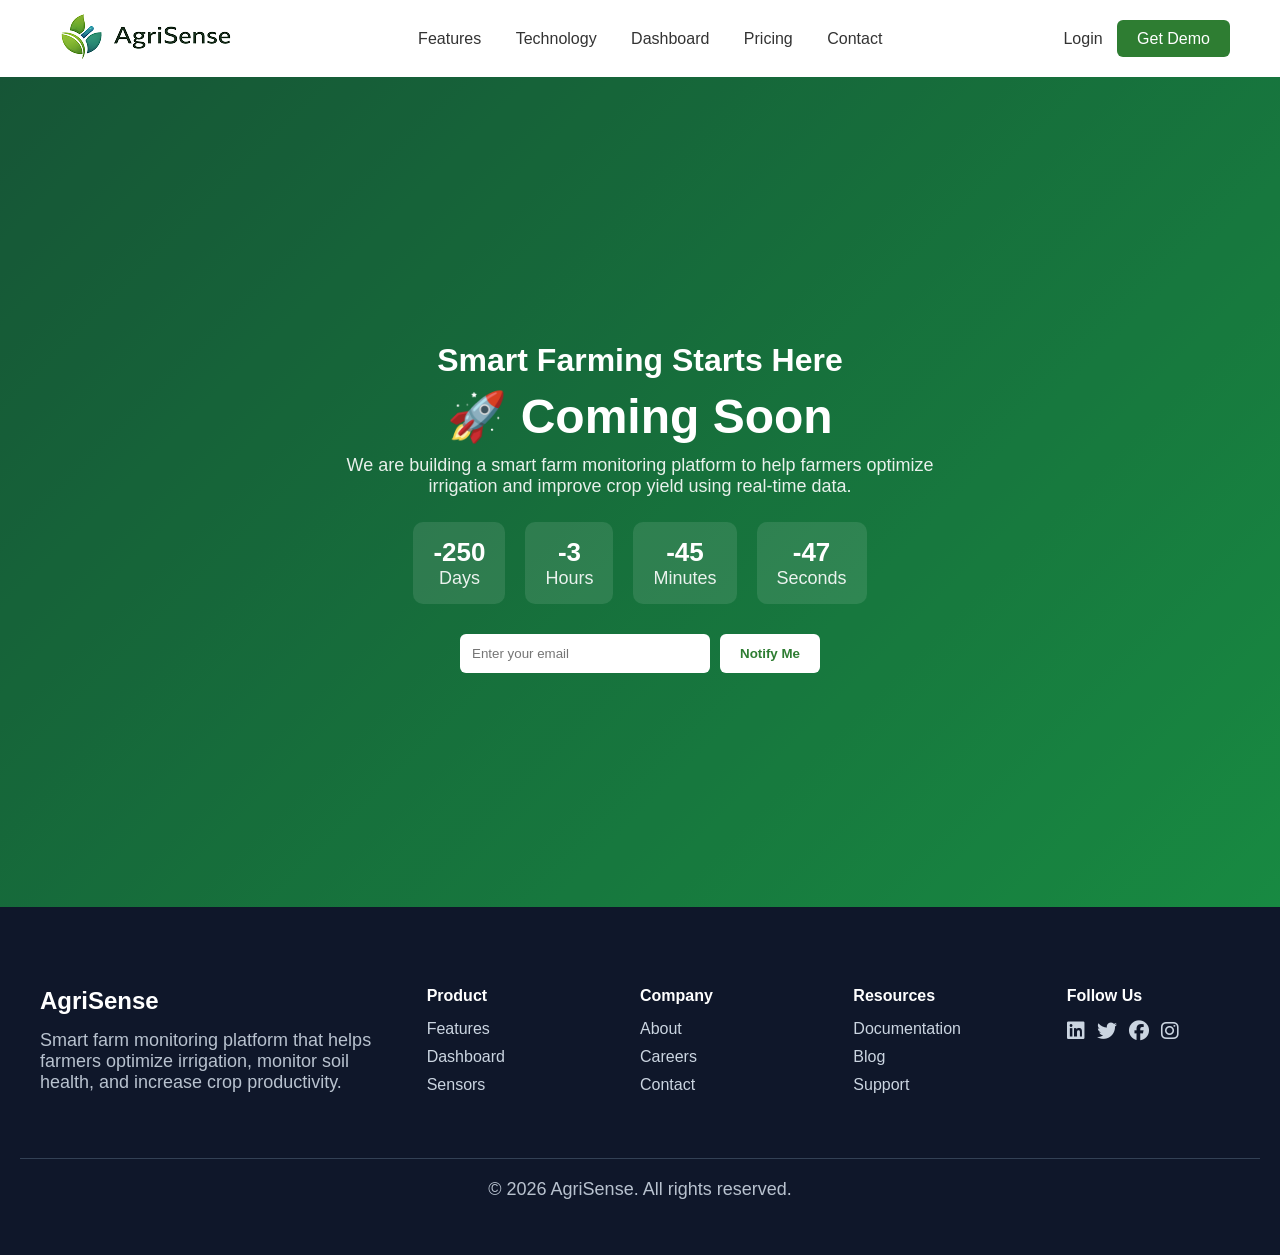
==== comming-soon.html @ 0f95be89 "add new page and changes" ====
<!DOCTYPE html>
<html lang="en">

<head>
    <meta charset="UTF-8">
    <title>AgriSense</title>
    <link rel="stylesheet" href="assets/css/style.css">
    <link rel="stylesheet" href="https://cdnjs.cloudflare.com/ajax/libs/font-awesome/6.5.0/css/all.min.css">
</head>

<body>
    <!-- Navbar -->
    <header class="navbar">
        <div class="logo">
            <img src="assets/images/logo.png" alt="">
        </div>
        <nav>
            <a href="index.html#features">Features</a>
            <a href="comming-soon.html">Technology</a>
            <a href="index.html#dashboard">Dashboard</a>
            <a href="comming-soon.html">Pricing</a>
            <a href="comming-soon.html">Contact</a>
        </nav>
        <div class="nav-btns">
            <a href="javascript:void(0)" class="login">Login</a>
            <a href="javascript:void(0)" class="demo">Get Demo</a>
        </div>
    </header>

    <!-- comming soon section -->
    <section class="coming-soon">

        <div class="overlay"></div>

        <div class="content">

            <h1>Smart Farming Starts Here</h1>

            <h2>🚀 Coming Soon</h2>

            <p>
                We are building a smart farm monitoring platform to help farmers
                optimize irrigation and improve crop yield using real-time data.
            </p>

            <div class="countdown">
                <div><span id="days">00</span>
                    <p>Days</p>
                </div>
                <div><span id="hours">00</span>
                    <p>Hours</p>
                </div>
                <div><span id="minutes">00</span>
                    <p>Minutes</p>
                </div>
                <div><span id="seconds">00</span>
                    <p>Seconds</p>
                </div>
            </div>

            <form class="subscribe">
                <input type="email" placeholder="Enter your email" required>
                <button>Notify Me</button>
            </form>

        </div>

    </section>
    <footer class="footer">

        <div class="footer-container">

            <!-- Logo + About -->
            <div class="footer-col">
                <h3 class="footer-logo">AgriSense</h3>
                <p>
                    Smart farm monitoring platform that helps farmers optimize irrigation,
                    monitor soil health, and increase crop productivity.
                </p>
            </div>

            <!-- Product -->
            <div class="footer-col">
                <h4>Product</h4>
                <ul>
                    <li><a href="#features">Features</a></li>
                    <li><a href="#dashboard">Dashboard</a></li>
                    <li><a href="comming-soon.html">Sensors</a></li>
                </ul>
            </div>

            <!-- Company -->
            <div class="footer-col">
                <h4>Company</h4>
                <ul>
                    <li><a href="comming-soon.html">About</a></li>
                    <li><a href="comming-soon.html">Careers</a></li>
                    <li><a href="comming-soon.html">Contact</a></li>
                </ul>
            </div>

            <!-- Resources -->
            <div class="footer-col">
                <h4>Resources</h4>
                <ul>
                    <li><a href="comming-soon.html">Documentation</a></li>
                    <li><a href="comming-soon.html">Blog</a></li>
                    <li><a href="comming-soon.html">Support</a></li>
                </ul>
            </div>
            <!-- Social -->
            <div class="footer-col">
                <h4>Follow Us</h4>
                <div class="social-icons">
                    <a href="#"><i class="fab fa-linkedin"></i></a>
                    <a href="#"><i class="fab fa-twitter"></i></a>
                    <a href="#"><i class="fab fa-facebook"></i></a>
                    <a href="#"><i class="fab fa-instagram"></i></a>
                </div>
            </div>
        </div>

        <div class="footer-bottom">
            <p>© 2026 AgriSense. All rights reserved.</p>
        </div>

    </footer>
    <script>
        const launchDate = new Date("2026-04-01T00:00:00").getTime();

        const timer = setInterval(() => {

            const now = new Date().getTime();
            const distance = launchDate - now;

            const days = Math.floor(distance / (1000 * 60 * 60 * 24));
            const hours = Math.floor((distance % (1000 * 60 * 60 * 24)) / (1000 * 60 * 60));
            const minutes = Math.floor((distance % (1000 * 60 * 60)) / (1000 * 60));
            const seconds = Math.floor((distance % (1000 * 60)) / 1000);

            document.getElementById("days").innerText = days;
            document.getElementById("hours").innerText = hours;
            document.getElementById("minutes").innerText = minutes;
            document.getElementById("seconds").innerText = seconds;

        }, 1000);
    </script>
</body>

</html>
---- assets/css/style.css ----
* {
    margin: 0;
    padding: 0;
    box-sizing: border-box;
    font-family: Arial;
}

body {
    background: #f8fafc;
    color: #111;
    font-family: sans-serif;
}

a {
    text-decoration: none;

}

/* Navbar */

.navbar {
    display: flex;
    justify-content: space-between;
    align-items: center;
    padding: 5px 50px;
    background: white;
    box-shadow: 0 2px 8px rgba(0, 0, 0, 0.05);
}

nav a {
    margin: 0 15px;
    text-decoration: none;
    color: #333;
    font-size: 16px;
}

.demo {
    background: #2E7D32;
    color: white;
    border: none;
    padding: 10px 20px;
    border-radius: 6px;
    font-size: 16px;
}

.login {
    border: none;
    background: none;
    margin-right: 10px;
    font-size: 16px;
    color: #333;
}

/* challenges section */

.problem-section {
    padding: 50px 30px;
    background: #c8fccb48;
}

.container {
    max-width: 1200px;
    margin: auto;
}

.section-header {
    text-align: center;
    margin-bottom: 60px;
}

.section-header h2 {
    font-size: 40px;
    margin-bottom: 10px;
}

.section-header p {
    color: #6b7280;
    max-width: 650px;
    margin: auto;
}

/* GRID */

.problem-grid {
    display: grid;
    grid-template-columns: 1fr 1fr;
    gap: 60px;
    align-items: center;
}

/* CARDS */

.problem-cards {
    display: grid;
    gap: 20px;
}

.problem-card {
    display: flex;
    gap: 18px;
    background: white;
    padding: 22px;
    border-radius: 14px;
    box-shadow: 0 8px 20px rgba(0, 0, 0, 0.05);
    transition: 0.3s;
}

.problem-card:hover {
    transform: translateY(-6px);
    box-shadow: 0 12px 30px rgba(0, 0, 0, 0.1);
}

.problem-card h3 {
    margin: 0;
    font-size: 18px;
}

.problem-card p {
    margin-top: 5px;
    color: #6b7280;
    font-size: 14px;
}

/* ICONS */

.icon {
    font-size: 26px;
    width: 50px;
    height: 50px;
    display: flex;
    align-items: center;
    justify-content: center;
    border-radius: 12px;
}

.red {
    background: #fee2e2;
}

.green {
    background: #dcfce7;
}

.orange {
    background: #fed7aa;
}

.blue {
    background: #dbeafe;
}

/* IMAGE */
.problem-image {
    text-align: center;
}

.problem-image img {
    width: 100%;
}

/* RESPONSIVE */

@media(max-width:900px) {
    .problem-grid {
        grid-template-columns: 1fr;
        text-align: center;
    }

    .problem-image {
        order: -1;
    }

    .problem-card {
        text-align: left;
    }

}

/* solution */
.solution-section {
    padding: 50px 20px;
    background: #ffffff;
    font-family: Inter, sans-serif;
}

.container {
    max-width: 1200px;
    margin: auto;
}

.solution-grid {
    display: grid;
    grid-template-columns: 1fr 1fr;
    gap: 60px;
    align-items: center;
}

/* TEXT */

.solution-content h2 {
    font-size: 38px;
    margin-bottom: 20px;
}

.solution-content p {
    color: #6b7280;
    font-size: 16px;
    margin-bottom: 35px;
    line-height: 1.6;
}

/* HIGHLIGHTS */

.solution-highlights {
    display: grid;
    grid-template-columns: 1fr 1fr;
    gap: 18px;
}

.highlight {
    display: flex;
    align-items: center;
    gap: 12px;
    background: #f9fafb;
    padding: 14px 18px;
    border-radius: 10px;
    font-weight: 500;
    transition: 0.3s;
}

.highlight:hover {
    background: #ecfdf5;
    transform: translateY(-3px);
}

/* ICON */

.icon {
    font-size: 20px;
}

/* IMAGE */

.solution-image img {
    width: 100%;
    max-width: 520px;
    border-radius: 14px;
    box-shadow: 0 20px 40px rgba(0, 0, 0, 0.1);
}

/* RESPONSIVE */

@media(max-width:900px) {

    .solution-grid {
        grid-template-columns: 1fr;
        text-align: center;
    }

    .solution-highlights {
        grid-template-columns: 1fr;
    }

}

/* features */

.features-section {
    padding: 50px 20px;
    background: #f9fafb;
    font-family: Inter, sans-serif;
}

.container {
    max-width: 1200px;
    margin: auto;
}

.section-header {
    text-align: center;
    margin-bottom: 60px;
}

.section-header h2 {
    font-size: 38px;
    margin-bottom: 10px;
}

.section-header p {
    color: #6b7280;
    max-width: 650px;
    margin: auto;
}

/* GRID */

.features-grid {
    display: grid;
    grid-template-columns: repeat(4, 1fr);
    gap: 25px;
}

/* CARD */

.feature-card {
    background: white;
    padding: 30px;
    border-radius: 14px;
    text-align: center;
    box-shadow: 0 10px 25px rgba(0, 0, 0, 0.05);
    transition: 0.3s;
}

.feature-card:hover {
    transform: translateY(-8px);
    background: #2E7D32;
    box-shadow: 0 18px 40px rgba(0, 0, 0, 0.1);
}

.feature-icon {
    font-size: 36px;
    margin-bottom: 15px;
}

.feature-card h3 {
    font-size: 18px;
    margin-bottom: 10px;
}

.feature-card p {
    font-size: 14px;
    color: #6b7280;
    line-height: 1.6;
}

.feature-card:hover p {
    color: #ffffff;
}

/* RESPONSIVE */

@media(max-width:1000px) {

    .features-grid {
        grid-template-columns: repeat(2, 1fr);
    }

}

@media(max-width:600px) {

    .features-grid {
        grid-template-columns: 1fr;
    }

}


/* stats */

.stats-section {
    padding: 80px 20px;
    background: #2E7D32;
    color: white;
    font-family: Inter, sans-serif;
}

.container {
    max-width: 1200px;
    margin: auto;
}

.stats-header {
    text-align: center;
    margin-bottom: 60px;
}

.stats-header h2 {
    font-size: 38px;
    margin-bottom: 10px;
}

.stats-header p {
    color: #ffffff;
    max-width: 650px;
    margin: auto;
}

.stats-grid {
    display: grid;
    grid-template-columns: repeat(4, 1fr);
    gap: 30px;
    text-align: center;
}

.stat-card {
    background: rgba(255, 255, 255, 0.1);
    padding: 40px 20px;
    border-radius: 14px;
    backdrop-filter: blur(10px);
    transition: 0.3s;
}

.stat-card:hover {
    transform: translateY(-6px);
    background: rgba(255, 255, 255, 0.2);
}

.stat-card h2 {
    font-size: 40px;
    margin-bottom: 10px;
}

.stat-card p {
    font-size: 16px;
    opacity: 0.9;
}

/* Responsive */

@media(max-width:900px) {

    .stats-grid {
        grid-template-columns: repeat(2, 1fr);
    }

}

@media(max-width:500px) {

    .stats-grid {
        grid-template-columns: 1fr;
    }

}

/* dashboard perview */
.dashboard-preview {
    padding: 50px 20px;
    background: #f9fafb;
    font-family: Inter, sans-serif;
}

.container {
    max-width: 1200px;
    margin: auto;
}

.dashboard-content {
    display: flex;
    align-items: center;
    gap: 60px;
    flex-wrap: wrap;
}

.dashboard-text {
    flex: 1;
}

.dashboard-text h2 {
    font-size: 36px;
    margin-bottom: 15px;
    color: #111827;
}

.dashboard-text p {
    color: #6b7280;
    margin-bottom: 20px;
}

.dashboard-features {
    list-style: none;
    padding: 0;
    margin-bottom: 25px;
}

.dashboard-features li {
    margin-bottom: 10px;
    color: #374151;
}

.btn-demo {
    display: inline-block;
    padding: 12px 24px;
    background: #1E7D32;
    color: white;
    text-decoration: none;
    border-radius: 8px;
    font-weight: 600;
}

.btn-demo:hover {
    background: #2E7D32;
}

.dashboard-image {
    flex: 1;
}

.dashboard-image img {
    width: 100%;
    border-radius: 12px;
    box-shadow: 0 20px 40px rgba(0, 0, 0, 0.1);
}

/* Hero */

.hero {
    display: flex;
    align-items: center;
    justify-content: space-between;
    padding: 50px;
}

.hero-left {
    width: 50%;
}

.hero-left h1 {
    font-size: 50px;
    margin-bottom: 20px;
}

.hero-left p {
    font-size: 18px;
    margin-bottom: 30px;
    color: #555;
}

.hero-right img {
    width: 500px;
}


/* Buttons */

.primary {
    background: #2E7D32;
    color: white;
    border: none;
    padding: 14px 28px;
    border-radius: 8px;
    margin-right: 10px;
}

.secondary {
    border: 1px solid #2E7D32;
    padding: 14px 28px;
    background: white;
    border-radius: 8px;
    color: #2E7D32;
    font-weight: 600;


}

/* how it works */

.how-section {
    padding: 50px 20px;
    background: #ffffff;
    font-family: Inter, sans-serif;
}

.container {
    max-width: 1200px;
    margin: auto;
}

.section-header {
    text-align: center;
    margin-bottom: 70px;
}

.section-header h2 {
    font-size: 38px;
    margin-bottom: 10px;
}

.section-header p {
    color: #6b7280;
    max-width: 650px;
    margin: auto;
}

/* STEPS GRID */

.steps-grid {
    display: grid;
    grid-template-columns: repeat(4, 1fr);
    gap: 25px;
    margin-bottom: 80px;
}

.step-card {
    background: #f9fafb;
    padding: 30px;
    border-radius: 14px;
    text-align: center;
    box-shadow: 0 10px 25px rgba(0, 0, 0, 0.05);
    transition: 0.3s;
    border: 2px solid #2E7D32;
}

.step-card:hover {
    transform: translateY(-8px);
    background: #ecfdf5;
}

.step-number {
    width: 45px;
    height: 45px;
    background: #2E7D32;
    color: white;
    display: flex;
    align-items: center;
    justify-content: center;
    border-radius: 50%;
    font-weight: bold;
    margin: auto;
    margin-bottom: 15px;
}

.step-card h3 {
    font-size: 18px;
    margin-bottom: 10px;
}

.step-card p {
    font-size: 14px;
    color: #6b7280;
}

/* ARCHITECTURE */

.architecture {
    display: flex;
    align-items: center;
    justify-content: center;
    gap: 20px;
    font-size: 18px;
    flex-wrap: wrap;
}

.arch-item {
    background: #f1f5f9;
    padding: 20px 25px;
    border-radius: 10px;
    text-align: center;
    font-size: 24px;
}

.arch-item p {
    font-size: 14px;
    margin-top: 5px;
    color: #374151;
}

.arrow {
    font-size: 26px;
    color: #2E7D32;
}

/* RESPONSIVE */

@media(max-width:1000px) {

    .steps-grid {
        grid-template-columns: repeat(2, 1fr);
    }

}

@media(max-width:600px) {

    .steps-grid {
        grid-template-columns: 1fr;
    }

}

/* cta */

.cta-section {
    background: linear-gradient(135deg, #2E7D32, #3cb371);
    padding: 50px 20px;
    text-align: center;
    color: white;
    font-family: Inter, sans-serif;
}

.cta-container {
    max-width: 900px;
    margin: auto;
}

.cta-section h2 {
    font-size: 42px;
    margin-bottom: 15px;
}

.cta-section p {
    font-size: 18px;
    margin-bottom: 35px;
    opacity: 0.9;
}

.cta-buttons {
    display: flex;
    justify-content: center;
    gap: 20px;
    flex-wrap: wrap;
}

.btn-primary {
    background: white;
    color: #2E7D32;
    padding: 14px 28px;
    border-radius: 8px;
    font-weight: 600;
    text-decoration: none;
    transition: 0.3s;
}

.btn-primary:hover {
    background: #e6f5ee;
}

.btn-secondary {
    border: 2px solid white;
    padding: 14px 28px;
    border-radius: 8px;
    color: white;
    font-weight: 600;
    text-decoration: none;
    transition: 0.3s;
}

.btn-secondary:hover {
    background: white;
    color: #2E7D32;
}


/* Testimonial */

.testimonial-section {
    padding: 50px 20px;
    background: #f9fafb;
    font-family: Inter, sans-serif;
}

.container {
    max-width: 1200px;
    margin: auto;
}

.testimonial-header {
    text-align: center;
    margin-bottom: 60px;
}

.testimonial-header h2 {
    font-size: 38px;
    margin-bottom: 10px;
}

.testimonial-header p {
    color: #6b7280;
}

.testimonial-grid {
    display: grid;
    grid-template-columns: repeat(3, 1fr);
    gap: 25px;
}

.testimonial-card {
    background: white;
    padding: 30px;
    border-radius: 14px;
    box-shadow: 0 10px 25px rgba(0, 0, 0, 0.05);
    transition: 0.3s;
}

.testimonial-card:hover {
    transform: translateY(-6px);
    box-shadow: 0 20px 40px rgba(0, 0, 0, 0.1);
}

.quote {
    font-size: 15px;
    color: #374151;
    margin-bottom: 20px;
    line-height: 1.6;
}

.farmer-info {
    display: flex;
    align-items: center;
    gap: 12px;
}

.farmer-info img {
    width: 45px;
    height: 45px;
    border-radius: 50%;
    object-fit: cover;
}

.farmer-info h4 {
    margin: 0;
    font-size: 16px;
}

.farmer-info span {
    font-size: 13px;
    color: #6b7280;
}

/* Responsive */

@media(max-width:900px) {

    .testimonial-grid {
        grid-template-columns: 1fr;
    }

}


/* CTA */


/* Footer */

.footer {
    background: #0f172a;
    color: #cbd5e1;
    padding: 80px 20px 30px;
    font-family: Inter, sans-serif;
}

.footer-container {
    max-width: 1200px;
    margin: auto;
    display: grid;
    grid-template-columns: 2fr 1fr 1fr 1fr 1fr;
    gap: 40px;
}

.footer-logo {
    color: #ffffff;
    font-size: 24px;
    margin-bottom: 15px;
}

.footer-col h4 {
    color: white;
    margin-bottom: 15px;
}

.footer-col ul {
    list-style: none;
    padding: 0;
}

.footer-col ul li {
    margin-bottom: 10px;
}

.footer-col ul li a {
    text-decoration: none;
    color: #cbd5e1;
    transition: 0.3s;
}

.footer-col ul li a:hover {
    color: #2E7D32;
}

.social-icons {
    display: flex;
    gap: 12px;
    font-size: 20px;
}

.social-icons a {
    text-decoration: none;
    color: #cbd5e1;
    transition: 0.3s;
}

.social-icons a:hover {
    color: #2E7D32;
}

.footer-bottom {
    text-align: center;
    margin-top: 40px;
    padding-top: 20px;
    border-top: 1px solid #334155;
    font-size: 14px;
}


/* comming soon page css */
.coming-soon {
    height: calc(100vh - 70px);
    display: flex;
    align-items: center;
    justify-content: center;
    text-align: center;
    color: white;
    background: linear-gradient(135deg, #1f7a4d, #22c55e);
    position: relative;
    padding-top: 30px;
}

.overlay {
    position: absolute;
    width: 100%;
    height: 100%;
    top: 0;
    background: rgba(0, 0, 0, 0.3);
}

.content {
    position: relative;
    z-index: 2;
    max-width: 700px;
    padding: 20px;
}

h1 {
    font-size: 32px;
}

h2 {
    font-size: 48px;
    margin: 10px 0;
}

p {
    font-size: 18px;
    opacity: 0.9;
    margin-bottom: 25px;
}

/* COUNTDOWN */
.countdown {
    display: flex;
    justify-content: center;
    gap: 20px;
    margin-bottom: 30px;
    flex-wrap: wrap;
}

.countdown div {
    background: rgba(255, 255, 255, 0.1);
    padding: 15px 20px;
    border-radius: 10px;
    min-width: 80px;
}

.countdown span {
    font-size: 26px;
    font-weight: bold;
}
.countdown p {
    margin-bottom: 0;
}

/* FORM */
.subscribe {
    display: flex;
    justify-content: center;
    gap: 10px;
    flex-wrap: wrap;
}

.subscribe input {
    padding: 12px;
    border: none;
    border-radius: 6px;
    width: 250px;
}

.subscribe button {
    padding: 12px 20px;
    background: white;
    color: #2E7D32;
    border: none;
    border-radius: 6px;
    font-weight: bold;
    cursor: pointer;
}

.subscribe button:hover {
    background: #e6f5ee;
}
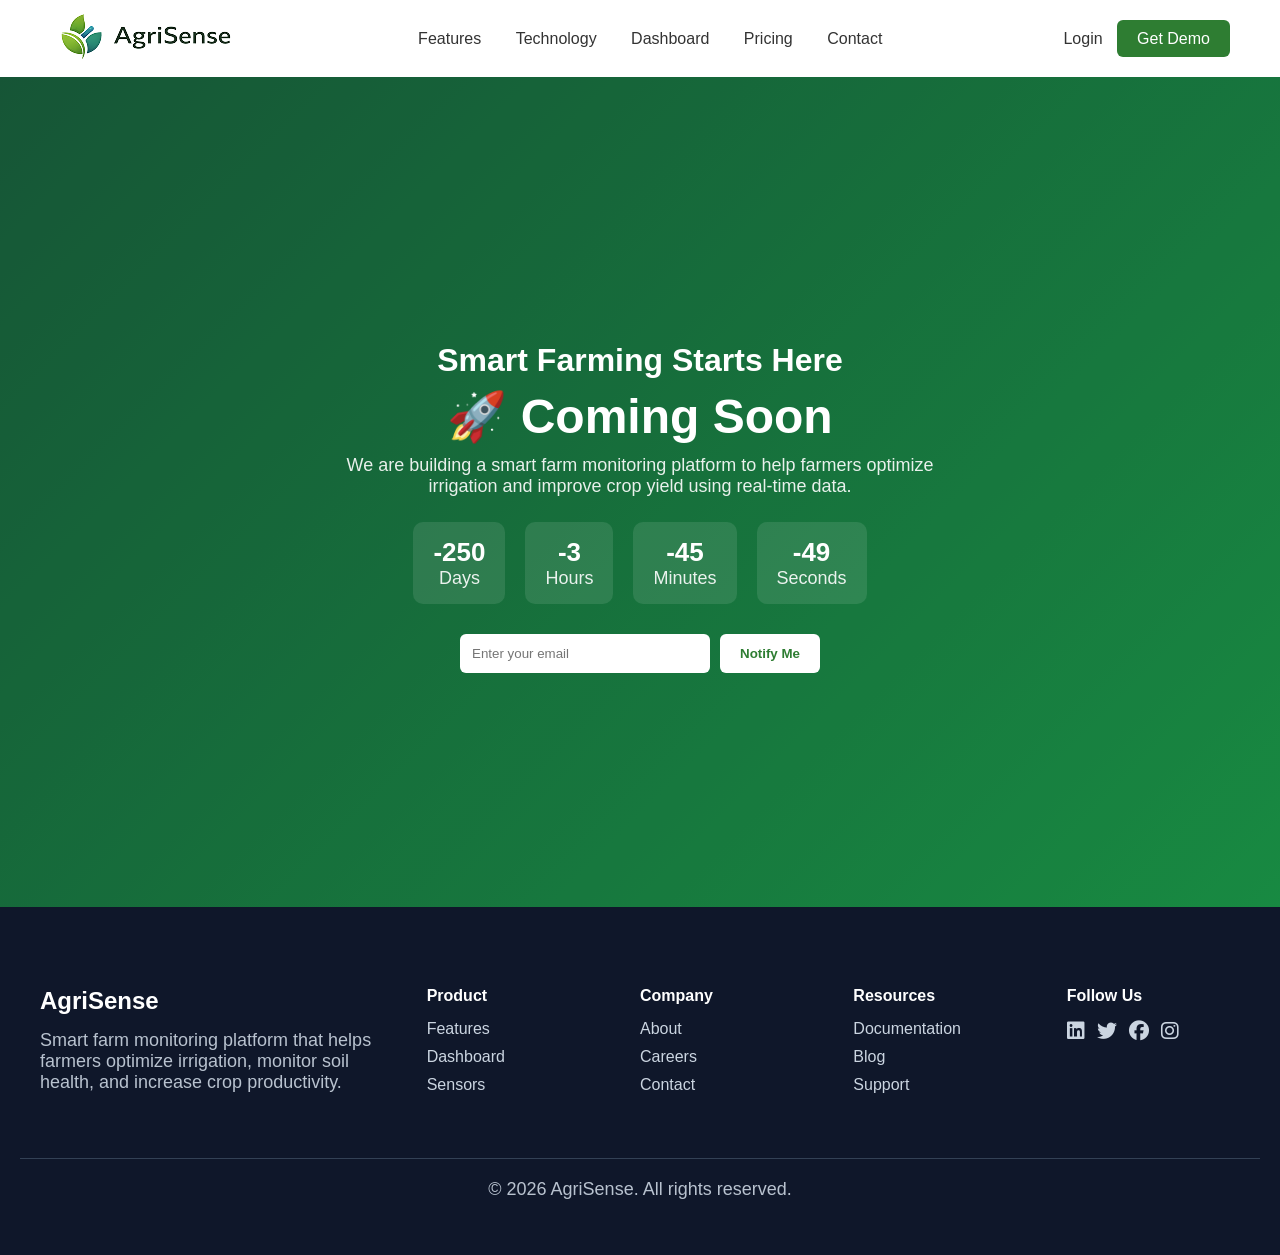
==== commit adf7a8de: "link" ====
--- a/comming-soon.html
+++ b/comming-soon.html
@@ -12,7 +12,7 @@
     <!-- Navbar -->
     <header class="navbar">
         <div class="logo">
-            <img src="assets/images/logo.png" alt="">
+            <a href="/"><img src="assets/images/logo.png" alt=""></a>
         </div>
         <nav>
             <a href="index.html#features">Features</a>
